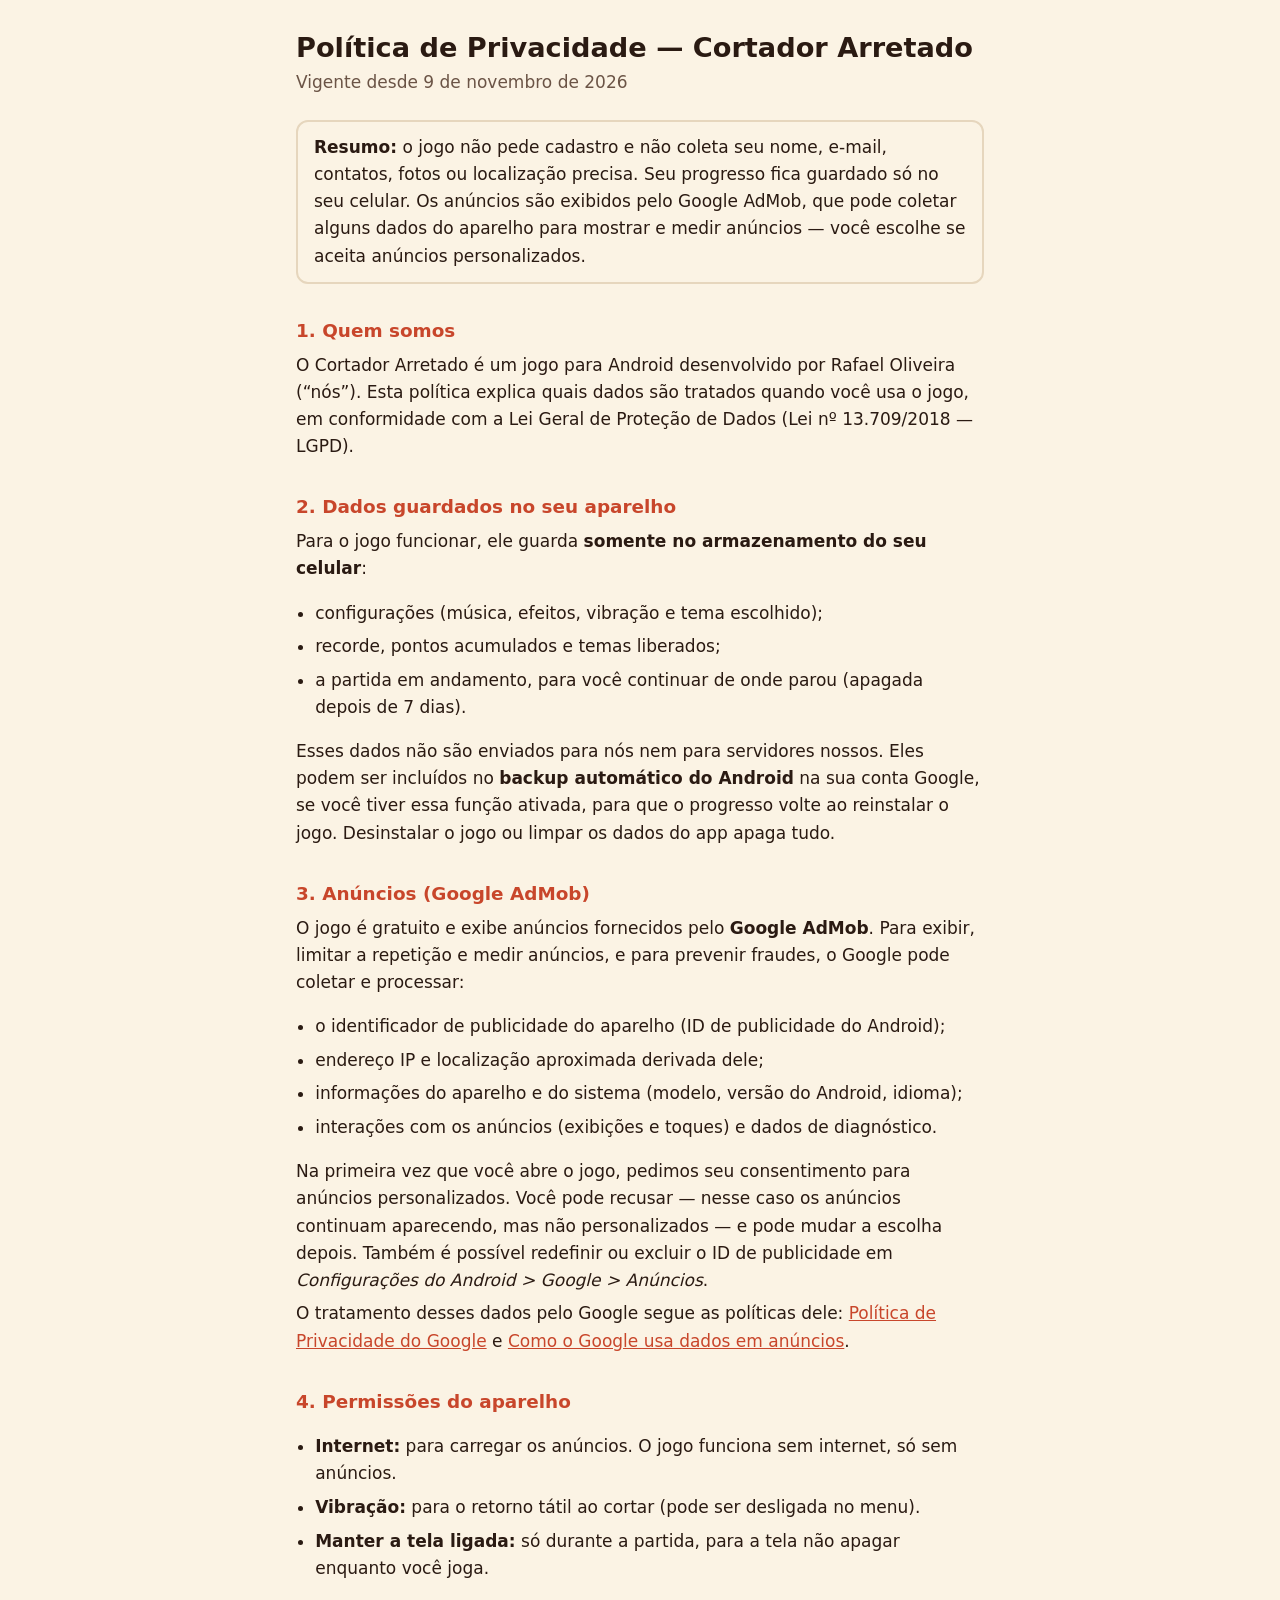
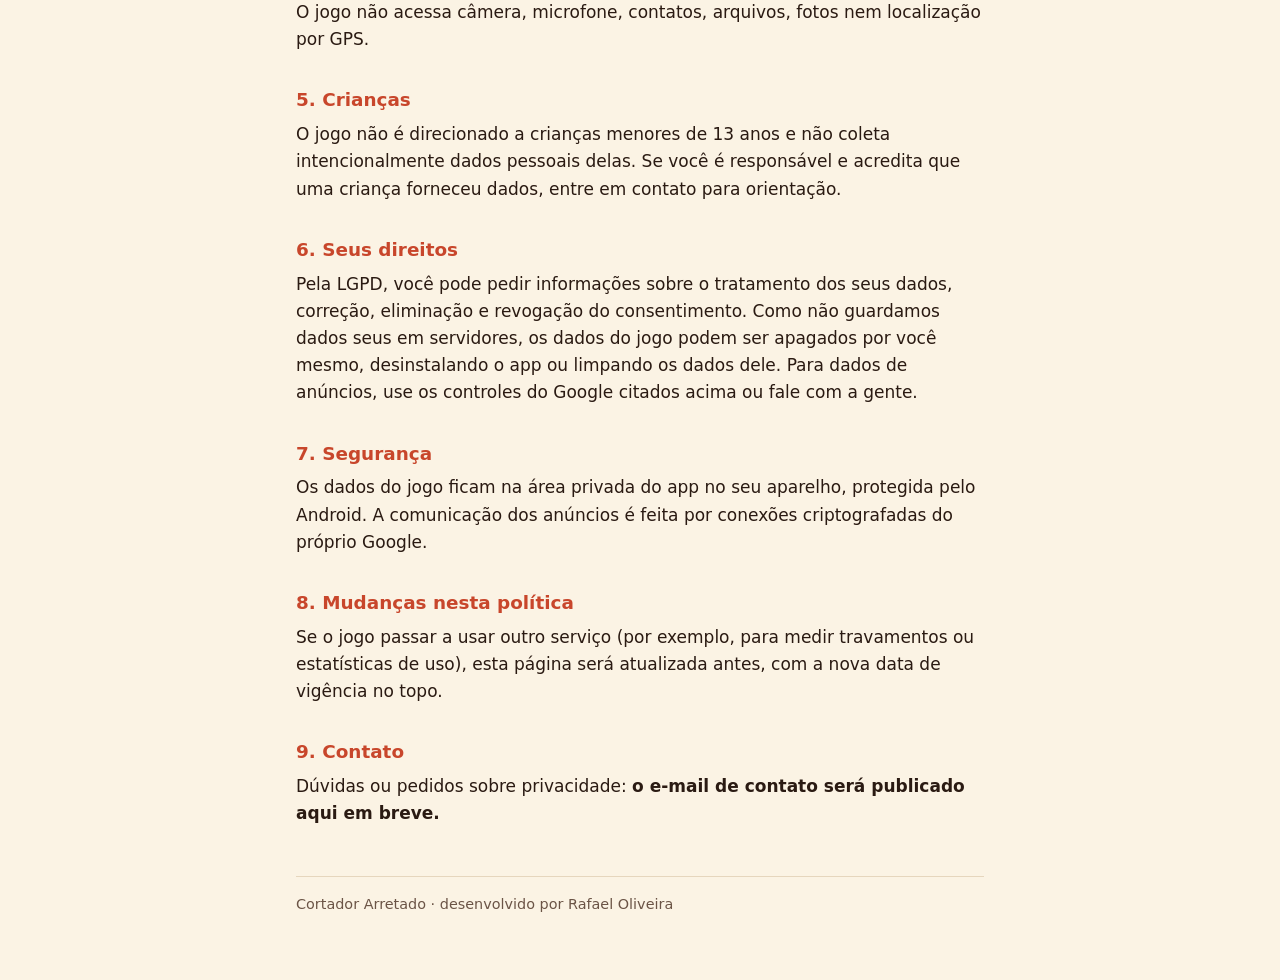
==== cortador-arretado/privacidade/index.html @ 5014b314 "Site: página inicial e política de privacidade do Cortador Arretado Co-Authored-By: Claude Opus 5.5 " ====
<!doctype html>
<html lang="pt-BR">
<head>
  <meta charset="utf-8">
  <meta name="viewport" content="width=device-width, initial-scale=1">
  <title>Política de Privacidade · Cortador Arretado</title>
  <meta name="description" content="Política de privacidade do jogo Cortador Arretado para Android.">
  <style>
    :root { --fundo: #fbf3e4; --texto: #2a1a12; --suave: #6b5446; --destaque: #c8462b; --linha: #e6d6bd; }
    @media (prefers-color-scheme: dark) {
      :root { --fundo: #1f1712; --texto: #f3e7d6; --suave: #c2ad98; --destaque: #ff8a5c; --linha: #3a2d24; }
    }
    * { box-sizing: border-box; }
    body { margin: 0; background: var(--fundo); color: var(--texto); font: 17px/1.6 system-ui, -apple-system, "Segoe UI", Roboto, sans-serif; }
    main { max-width: 720px; margin: 0 auto; padding: 32px 16px 64px; }
    h1 { font-size: 1.7rem; line-height: 1.2; margin: 0 0 4px; }
    h2 { font-size: 1.15rem; margin: 2rem 0 .4rem; color: var(--destaque); }
    p, li { margin: .4rem 0; }
    ul { padding-left: 1.2rem; }
    a { color: var(--destaque); }
    .data { color: var(--suave); margin: 0 0 1.5rem; }
    .resumo { border: 2px solid var(--linha); border-radius: 12px; padding: 12px 16px; }
    footer { margin-top: 3rem; color: var(--suave); font-size: .9rem; border-top: 1px solid var(--linha); padding-top: 1rem; }
  </style>
</head>
<body>
<main>
  <h1>Política de Privacidade — Cortador Arretado</h1>
  <p class="data">Vigente desde 9 de novembro de 2026</p>

  <div class="resumo">
    <strong>Resumo:</strong> o jogo não pede cadastro e não coleta seu nome, e-mail, contatos, fotos ou localização precisa.
    Seu progresso fica guardado só no seu celular. Os anúncios são exibidos pelo Google AdMob, que pode coletar
    alguns dados do aparelho para mostrar e medir anúncios — você escolhe se aceita anúncios personalizados.
  </div>

  <h2>1. Quem somos</h2>
  <p>O Cortador Arretado é um jogo para Android desenvolvido por Rafael Oliveira (“nós”). Esta política explica
  quais dados são tratados quando você usa o jogo, em conformidade com a Lei Geral de Proteção de Dados
  (Lei nº 13.709/2018 — LGPD).</p>

  <h2>2. Dados guardados no seu aparelho</h2>
  <p>Para o jogo funcionar, ele guarda <strong>somente no armazenamento do seu celular</strong>:</p>
  <ul>
    <li>configurações (música, efeitos, vibração e tema escolhido);</li>
    <li>recorde, pontos acumulados e temas liberados;</li>
    <li>a partida em andamento, para você continuar de onde parou (apagada depois de 7 dias).</li>
  </ul>
  <p>Esses dados não são enviados para nós nem para servidores nossos. Eles podem ser incluídos no
  <strong>backup automático do Android</strong> na sua conta Google, se você tiver essa função ativada,
  para que o progresso volte ao reinstalar o jogo. Desinstalar o jogo ou limpar os dados do app apaga tudo.</p>

  <h2>3. Anúncios (Google AdMob)</h2>
  <p>O jogo é gratuito e exibe anúncios fornecidos pelo <strong>Google AdMob</strong>. Para exibir, limitar a
  repetição e medir anúncios, e para prevenir fraudes, o Google pode coletar e processar:</p>
  <ul>
    <li>o identificador de publicidade do aparelho (ID de publicidade do Android);</li>
    <li>endereço IP e localização aproximada derivada dele;</li>
    <li>informações do aparelho e do sistema (modelo, versão do Android, idioma);</li>
    <li>interações com os anúncios (exibições e toques) e dados de diagnóstico.</li>
  </ul>
  <p>Na primeira vez que você abre o jogo, pedimos seu consentimento para anúncios personalizados. Você pode
  recusar — nesse caso os anúncios continuam aparecendo, mas não personalizados — e pode mudar a escolha
  depois. Também é possível redefinir ou excluir o ID de publicidade em
  <em>Configurações do Android &gt; Google &gt; Anúncios</em>.</p>
  <p>O tratamento desses dados pelo Google segue as políticas dele:
  <a href="https://policies.google.com/privacy" rel="noopener">Política de Privacidade do Google</a> e
  <a href="https://policies.google.com/technologies/ads" rel="noopener">Como o Google usa dados em anúncios</a>.</p>

  <h2>4. Permissões do aparelho</h2>
  <ul>
    <li><strong>Internet:</strong> para carregar os anúncios. O jogo funciona sem internet, só sem anúncios.</li>
    <li><strong>Vibração:</strong> para o retorno tátil ao cortar (pode ser desligada no menu).</li>
    <li><strong>Manter a tela ligada:</strong> só durante a partida, para a tela não apagar enquanto você joga.</li>
  </ul>
  <p>O jogo não acessa câmera, microfone, contatos, arquivos, fotos nem localização por GPS.</p>

  <h2>5. Crianças</h2>
  <p>O jogo não é direcionado a crianças menores de 13 anos e não coleta intencionalmente dados pessoais
  delas. Se você é responsável e acredita que uma criança forneceu dados, entre em contato para orientação.</p>

  <h2>6. Seus direitos</h2>
  <p>Pela LGPD, você pode pedir informações sobre o tratamento dos seus dados, correção, eliminação e
  revogação do consentimento. Como não guardamos dados seus em servidores, os dados do jogo podem ser
  apagados por você mesmo, desinstalando o app ou limpando os dados dele. Para dados de anúncios, use os
  controles do Google citados acima ou fale com a gente.</p>

  <h2>7. Segurança</h2>
  <p>Os dados do jogo ficam na área privada do app no seu aparelho, protegida pelo Android. A comunicação dos
  anúncios é feita por conexões criptografadas do próprio Google.</p>

  <h2>8. Mudanças nesta política</h2>
  <p>Se o jogo passar a usar outro serviço (por exemplo, para medir travamentos ou estatísticas de uso), esta
  página será atualizada antes, com a nova data de vigência no topo.</p>

  <h2>9. Contato</h2>
  <p>Dúvidas ou pedidos sobre privacidade: <strong id="contato">o e-mail de contato será publicado aqui em breve.</strong></p>

  <footer>Cortador Arretado · desenvolvido por Rafael Oliveira</footer>
</main>
</body>
</html>
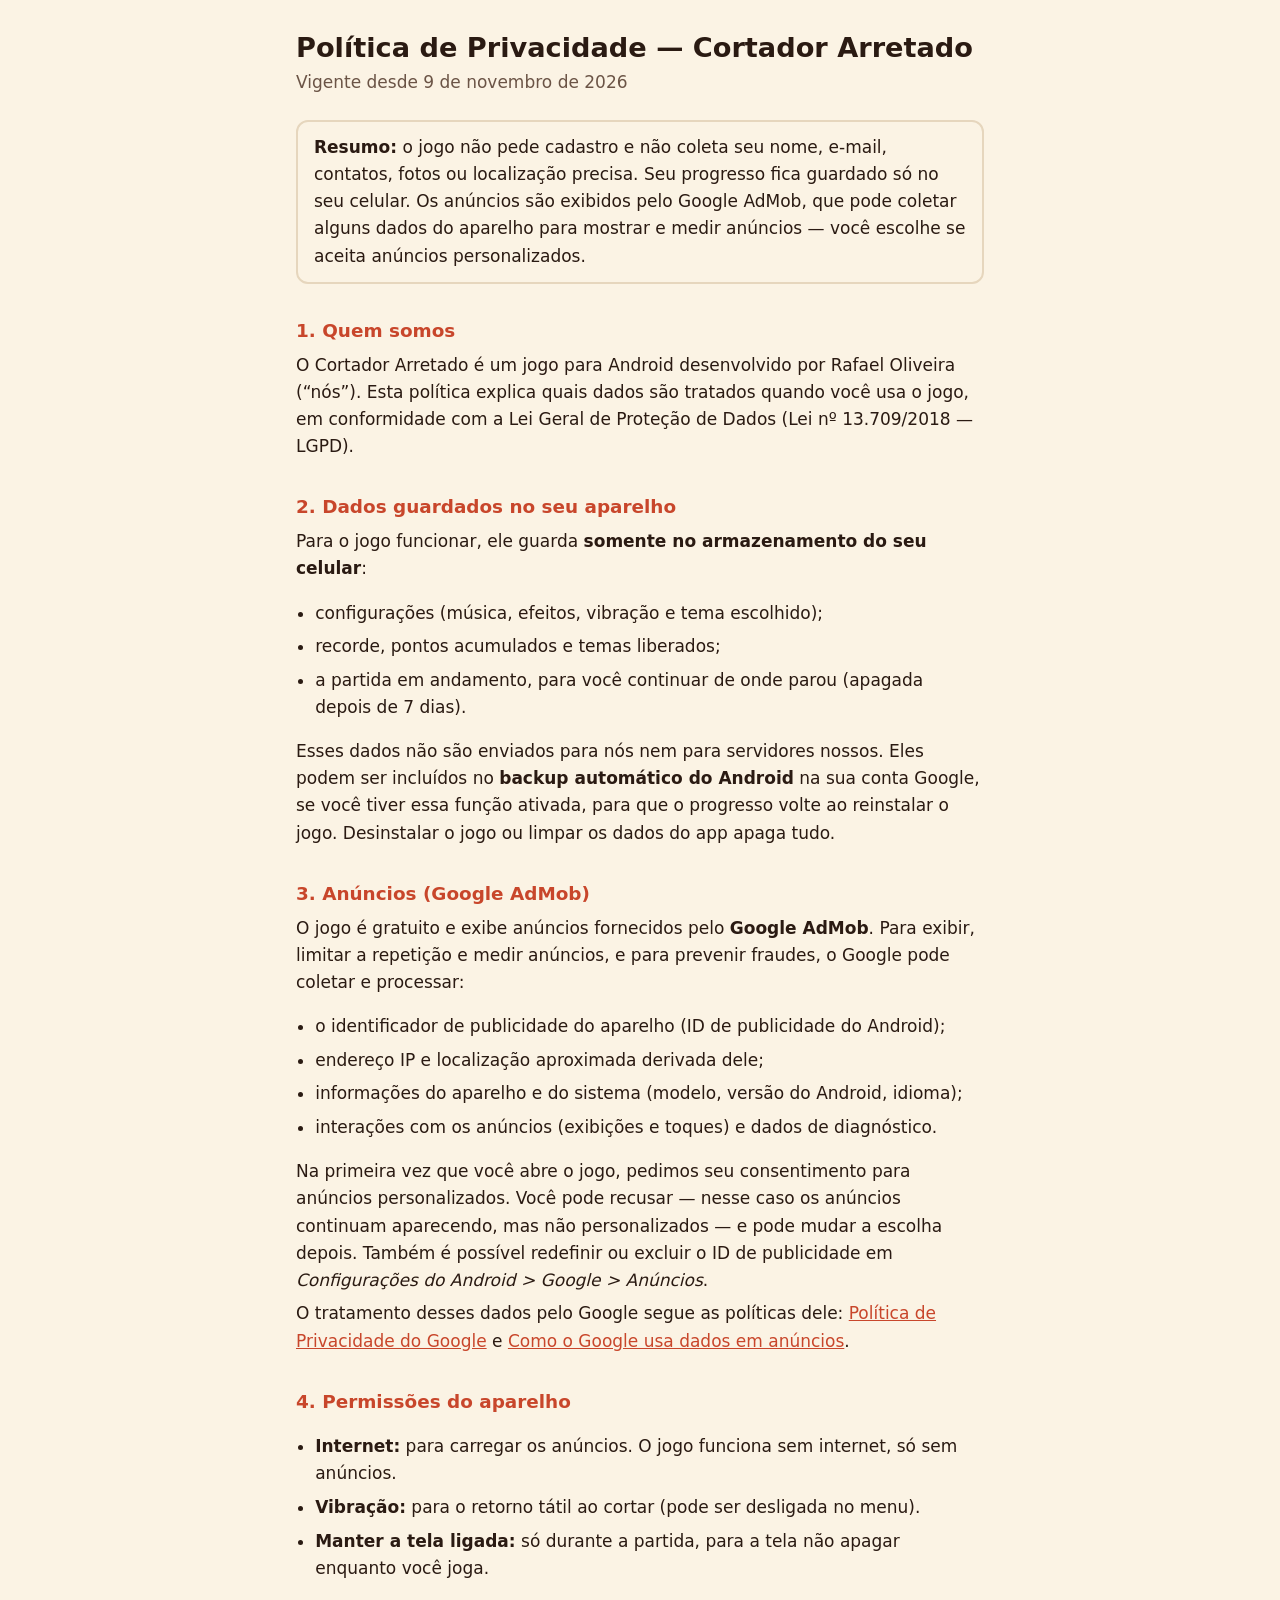
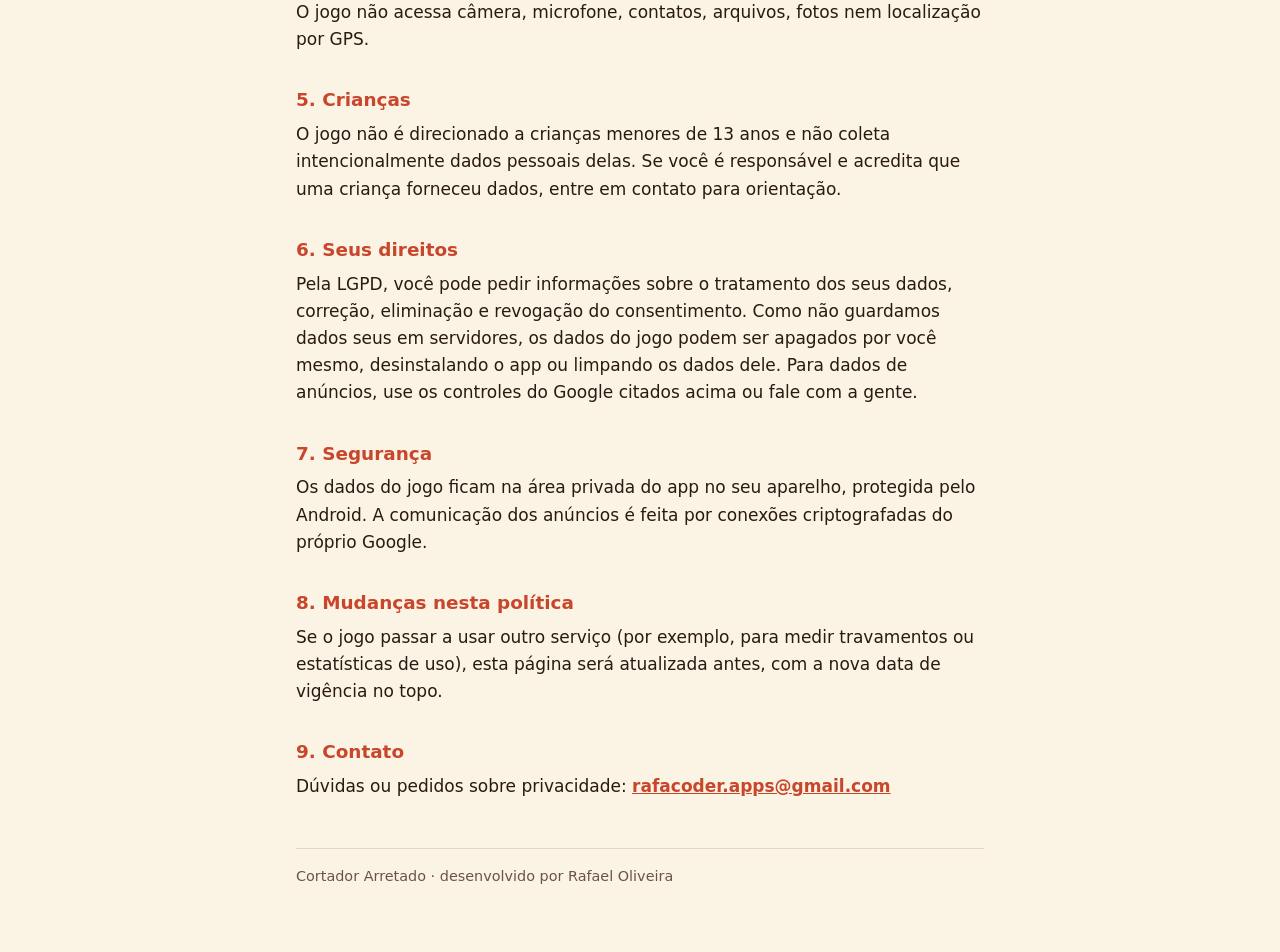
==== commit 6b2634f6: "Política de privacidade: e-mail de contato rafacoder.apps@gmail.com Co-Authored-By: Claude Opus 5.5 " ====
--- a/cortador-arretado/privacidade/index.html
+++ b/cortador-arretado/privacidade/index.html
@@ -94,7 +94,7 @@
   página será atualizada antes, com a nova data de vigência no topo.</p>
 
   <h2>9. Contato</h2>
-  <p>Dúvidas ou pedidos sobre privacidade: <strong id="contato">o e-mail de contato será publicado aqui em breve.</strong></p>
+  <p>Dúvidas ou pedidos sobre privacidade: <strong id="contato"><a href="mailto:rafacoder.apps@gmail.com">rafacoder.apps@gmail.com</a></strong></p>
 
   <footer>Cortador Arretado · desenvolvido por Rafael Oliveira</footer>
 </main>
